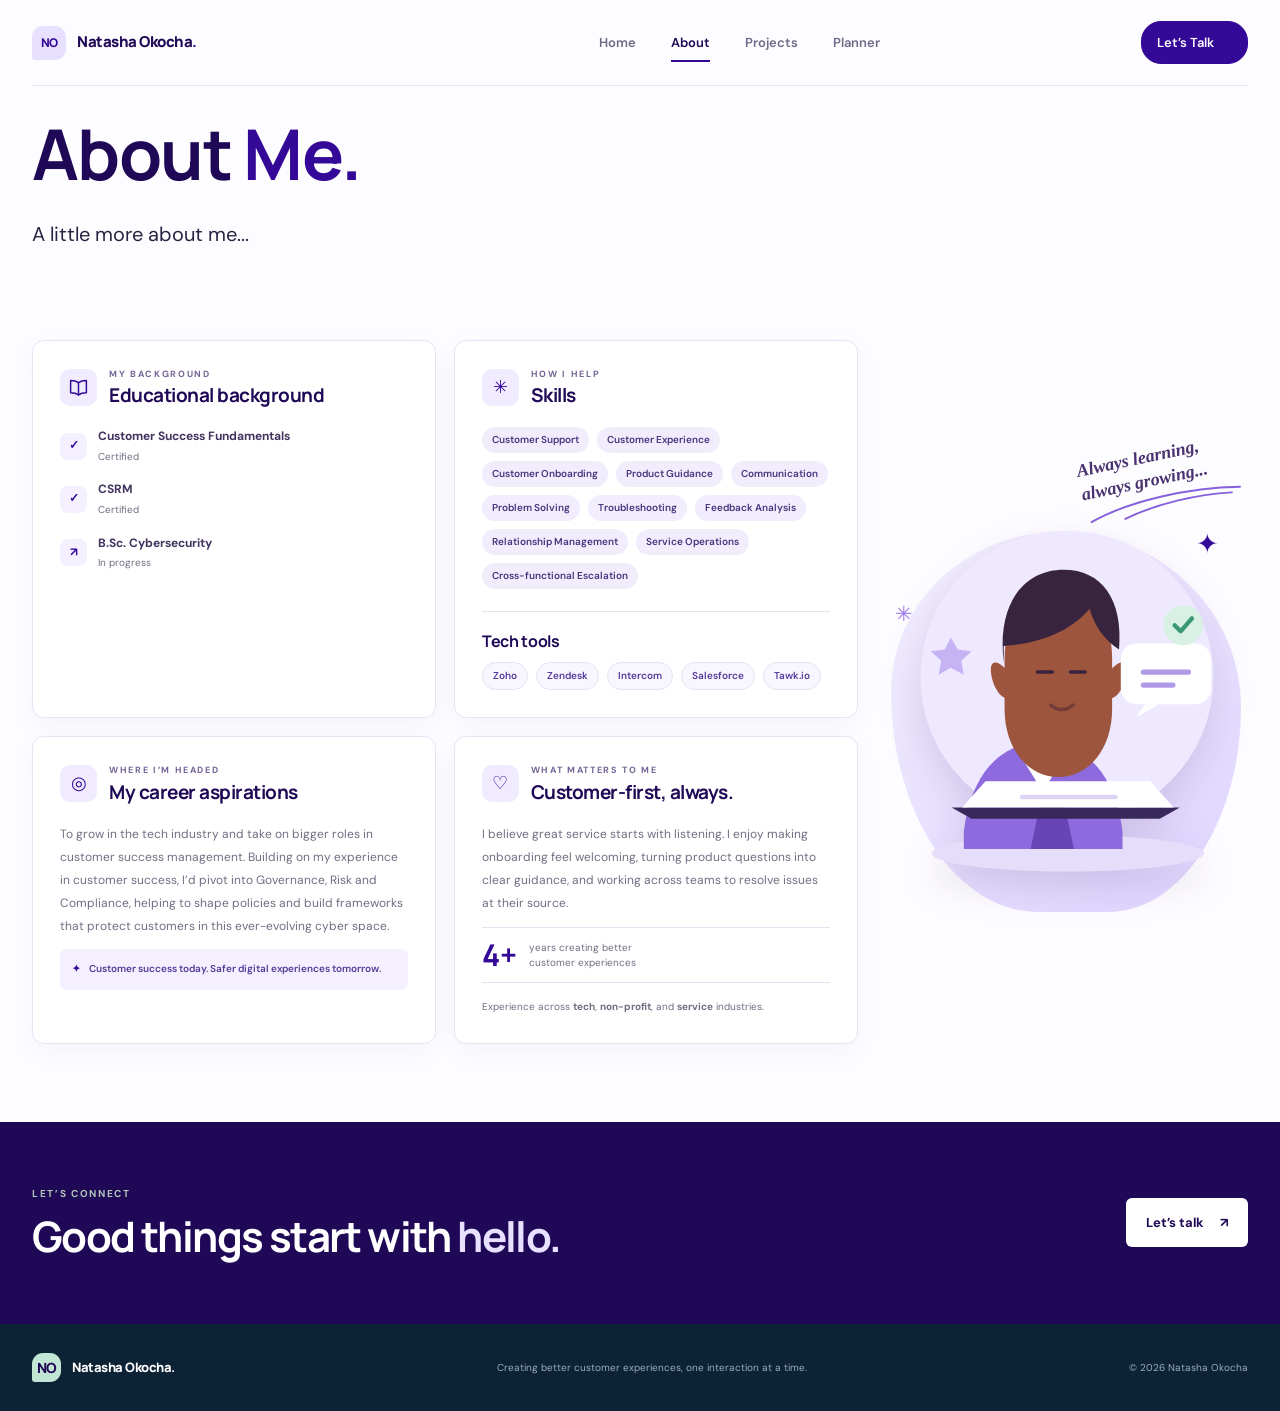
==== adunwebsite/about.html @ 0d700fee "Add files via upload" ====
<!doctype html>
<!-- Declares the document as an HTML5 webpage. -->
<html lang="en">
  <!-- HEAD SECTION: Contains metadata, page title, font imports, stylesheets, and scripts. -->
  <head>
    <!-- Defines the character encoding to support standard text and special characters. -->
    <meta charset="utf-8" />

    <!-- Makes the website responsive by matching the viewport width to the device width. -->
    <meta name="viewport" content="width=device-width, initial-scale=1" />

    <!-- Sets the browser theme colour, especially for supported mobile browsers. -->
    <meta name="theme-color" content="#f7f5ff" />

    <!-- Provides a description of the About page for search engines and social previews. -->
    <meta
      name="description"
      content="Learn about Natasha Okocha's customer experience skills, education, and career aspirations."
    />

    <!-- Defines the text displayed in the browser tab. -->
    <title>About Natasha - Customer Experience Specialist</title>

    <!-- Establishes an early connection to Google Fonts to improve font loading speed. -->
    <link rel="preconnect" href="https://fonts.googleapis.com" />

    <!-- Establishes a connection to Google's font delivery server without sending credentials. -->
    <link rel="preconnect" href="https://fonts.gstatic.com" crossorigin />

    <!-- Imports the DM Sans and Manrope font families with the specified font weights. -->
    <link
      href="https://fonts.googleapis.com/css2?family=DM+Sans:wght@400;500;600;700&family=Manrope:wght@400;500;600;700;800&display=swap"
      rel="stylesheet"
    />

    <!-- Connects the external CSS file responsible for the website's styling and layout. -->
    <link rel="stylesheet" href="styles.css" />

    <!-- Loads the external JavaScript file after the HTML document has been parsed. -->
    <script src="script.js" defer></script>
  </head>

  <!-- BODY SECTION: Contains all visible content displayed on the webpage. -->
  <body>
    <!-- Accessibility link that allows keyboard users to skip navigation and jump to the main content. -->
    <a class="skip-link" href="#main">Skip to content</a>

    <!-- HEADER SECTION: Contains the website branding and primary navigation menu. -->
    <header class="site-header">
      <!-- Navigation container used to align the brand logo and navigation links. -->
      <div class="nav-shell">
        <!-- Website brand logo and name. Clicking it takes visitors to the homepage. -->
        <a class="brand" href="index.html" aria-label="Natasha Okocha home">
          <!-- Displays the initials used as the website's logo mark. -->
          <span class="brand-mark">NO</span>

          <!-- Displays the website owner's name alongside a decorative coloured dot. -->
          <span class="brand-name">
            Natasha Okocha<span class="brand-dot">.</span>
          </span>
        </a>

        <!-- MOBILE NAVIGATION TOGGLE -->
        <!-- Button used to open and close the navigation menu on smaller screens. -->
        <button
          class="menu-toggle"
          type="button"
          aria-expanded="false"
          aria-controls="primary-nav"
          aria-label="Open navigation"
        >
          <!-- Three spans are styled with CSS to create the hamburger menu icon. -->
          <span></span>
          <span></span>
          <span></span>
        </button>

        <!-- PRIMARY NAVIGATION -->
        <!-- Contains links to the main pages of the website. -->
        <nav class="primary-nav" id="primary-nav" aria-label="Main navigation">
          <!-- Navigation link to the homepage. -->
          <a href="index.html">Home</a>

          <!-- About page link. aria-current indicates that this is the active page. -->
          <a href="about.html" aria-current="page">About</a>

          <!-- Navigation link to the Projects page. -->
          <a href="projects.html">Projects</a>

          <!-- Navigation link to the Planner page. -->
          <a href="planner.html">Planner</a>

          <!-- Contact link styled differently to make it stand out from other navigation items. -->
          <a class="nav-contact" href="contact.html">
            Let’s Talk <span aria-hidden="true">↗</span>
          </a>
        </nav>
      </div>
    </header>

    <!-- MAIN CONTENT: Contains the primary information presented on the About page. -->
    <main id="main">
      <!-- PAGE HERO SECTION -->
      <!-- Introduces the About page with a prominent heading and supporting text. -->
      <section class="page-hero section-wrap">
        <!-- Main heading identifying the purpose of the page. -->
        <h1>About <span class="text-accent">Me.</span></h1>

        <!-- Short introductory statement displayed beneath the main heading. -->
        <p class="about-me">A little more about me...</p>
      </section>

      <!-- ABOUT OVERVIEW SECTION -->
      <!-- Contains Natasha's educational background, professional skills, career aspirations, and work philosophy. -->
      <section class="section-wrap about-overview">
        <!-- Grid container used to organise the different profile information cards. -->
        <div class="about-card-grid">
          <!-- ====================================================== -->
          <!-- EDUCATIONAL BACKGROUND CARD -->
          <!-- Displays Natasha's qualifications, certifications, and ongoing education. -->
          <!-- ====================================================== -->
          <article class="profile-card education-profile-card">
            <!-- Card heading containing an icon, category label, and section title. -->
            <div class="profile-card-heading">
              <!-- Decorative education icon displayed beside the card heading. -->
              <span class="profile-icon" aria-hidden="true">
                <!-- Inline SVG used to draw an open-book illustration. -->
                <svg viewBox="0 0 24 24" focusable="false">
                  <!-- Draws the two open pages of the book. -->
                  <path
                    d="M12 6.5C9.5 4.5 6.5 4 3 4v14c3.5 0 6.5.5 9 2.5 2.5-2 5.5-2.5 9-2.5V4c-3.5 0-6.5.5-9 2.5Z"
                  />

                  <!-- Draws the centre line separating the two pages. -->
                  <path d="M12 6.5v14" />
                </svg>
              </span>

              <!-- Contains the card's category label and main heading. -->
              <div>
                <!-- Small uppercase label describing the information in the card. -->
                <p class="eyebrow">MY BACKGROUND</p>

                <!-- Title of the educational background card. -->
                <h2>Educational background</h2>
              </div>
            </div>

            <!-- List of educational qualifications and professional certifications. -->
            <ul class="credential-list">
              <!-- FIRST CREDENTIAL: Customer Success Fundamentals certification. -->
              <li>
                <!-- Checkmark icon indicating a completed certification. -->
                <span class="credential-icon" aria-hidden="true">✓</span>

                <!-- Displays the qualification name and certification status. -->
                <div>
                  <strong>Customer Success Fundamentals</strong>
                  <small>Certified</small>
                </div>
              </li>

              <!-- SECOND CREDENTIAL: CSRM certification. -->
              <li>
                <!-- Checkmark icon indicating a completed certification. -->
                <span class="credential-icon" aria-hidden="true">✓</span>

                <!-- Displays the certification name and status. -->
                <div>
                  <strong>CSRM</strong>
                  <small>Certified</small>
                </div>
              </li>

              <!-- THIRD CREDENTIAL: Bachelor's degree currently being pursued. -->
              <li>
                <!-- Arrow icon indicating an ongoing educational qualification. -->
                <span class="credential-icon" aria-hidden="true">↗</span>

                <!-- Displays the degree name and current study status. -->
                <div>
                  <strong>B.Sc. Cybersecurity</strong>
                  <small>In progress</small>
                </div>
              </li>
            </ul>
          </article>

          <!-- ====================================================== -->
          <!-- PROFESSIONAL SKILLS CARD -->
          <!-- Displays Natasha's core customer experience skills and technology tools. -->
          <!-- ====================================================== -->
          <article class="profile-card skills-profile-card">
            <!-- Card heading containing a decorative icon and section title. -->
            <div class="profile-card-heading">
              <!-- Decorative symbol representing the skills section. -->
              <span class="profile-icon" aria-hidden="true">✳</span>

              <!-- Contains the category label and heading. -->
              <div>
                <!-- Small uppercase label describing the purpose of the card. -->
                <p class="eyebrow">HOW I HELP</p>

                <!-- Main heading identifying the professional skills section. -->
                <h2>Skills</h2>
              </div>
            </div>

            <!-- List of Natasha's customer support and customer experience skills. -->
            <ul class="profile-skill-list">
              <!-- Individual professional skills displayed as list items. -->
              <li>Customer Support</li>
              <li>Customer Experience</li>
              <li>Customer Onboarding</li>
              <li>Product Guidance</li>
              <li>Communication</li>
              <li>Problem Solving</li>
              <li>Troubleshooting</li>
              <li>Feedback Analysis</li>
              <li>Relationship Management</li>
              <li>Service Operations</li>
              <li>Cross-functional Escalation</li>
            </ul>

            <!-- TECHNOLOGY TOOLS SUBSECTION -->
            <!-- Displays software platforms and tools used in customer support operations. -->
            <div class="tech-tools">
              <!-- Heading identifying the technology tools subsection. -->
              <h3>Tech tools</h3>

              <!-- List of software platforms displayed as styled pills using CSS. -->
              <ul class="profile-skill-list tool-pills">
                <!-- Individual customer support and CRM tools. -->
                <li>Zoho</li>
                <li>Zendesk</li>
                <li>Intercom</li>
                <li>Salesforce</li>
                <li>Tawk.io</li>
              </ul>
            </div>
          </article>

          <!-- ====================================================== -->
          <!-- CAREER ASPIRATIONS CARD -->
          <!-- Explains Natasha's long-term professional goals and career direction. -->
          <!-- ====================================================== -->
          <article class="profile-card aspiration-profile-card">
            <!-- Card heading containing a decorative icon and section title. -->
            <div class="profile-card-heading">
              <!-- Decorative circular icon representing future goals and direction. -->
              <span class="profile-icon" aria-hidden="true">◎</span>

              <!-- Contains the category label and heading. -->
              <div>
                <!-- Small uppercase label introducing the career aspirations section. -->
                <p class="eyebrow">WHERE I’M HEADED</p>

                <!-- Main heading of the career aspirations card. -->
                <h2>My career aspirations</h2>
              </div>
            </div>

            <!-- Paragraph describing Natasha's professional ambitions and intended career progression. -->
            <p>
              To grow in the tech industry and take on bigger roles in customer
              success management. Building on my experience in customer success,
              I’d pivot into Governance, Risk and Compliance, helping to shape
              policies and build frameworks that protect customers in this
              ever-evolving cyber space.
            </p>

            <!-- Highlighted statement summarising the connection between current experience and future goals. -->
            <div class="aspiration-note">
              <!-- Decorative star symbol preceding the career statement. -->
              <span aria-hidden="true">✦</span>

              <!-- Short statement highlighting Natasha's professional direction. -->
              Customer success today. Safer digital experiences tomorrow.
            </div>
          </article>

          <!-- ====================================================== -->
          <!-- CUSTOMER EXPERIENCE PHILOSOPHY CARD -->
          <!-- Highlights Natasha's customer-first approach and professional experience. -->
          <!-- ====================================================== -->
          <article class="profile-card experience-profile-card">
            <!-- Card heading containing a heart icon and section title. -->
            <div class="profile-card-heading">
              <!-- Decorative heart symbol representing care and customer satisfaction. -->
              <span class="profile-icon" aria-hidden="true">♡</span>

              <!-- Contains the category label and main heading. -->
              <div>
                <!-- Small uppercase label introducing the customer experience philosophy. -->
                <p class="eyebrow">WHAT MATTERS TO ME</p>

                <!-- Main heading expressing Natasha's customer-first philosophy. -->
                <h2>Customer-first, always.</h2>
              </div>
            </div>

            <!-- Paragraph explaining Natasha's approach to customer service and issue resolution. -->
            <p>
              I believe great service starts with listening. I enjoy making
              onboarding feel welcoming, turning product questions into clear
              guidance, and working across teams to resolve issues at their
              source.
            </p>

            <!-- EXPERIENCE STATISTIC -->
            <!-- Highlights Natasha's years of professional customer experience. -->
            <div class="experience-stat">
              <!-- Displays the number of years of experience in a prominent format. -->
              <strong>4+</strong>

              <!-- Explains what the experience statistic represents. -->
              <span>years creating better customer experiences</span>
            </div>

            <!-- Lists the industries in which Natasha has professional experience. -->
            <p class="experience-industries">
              Experience across <strong>tech</strong>,
              <strong>non-profit</strong>, and
              <strong>service</strong> industries.
            </p>
          </article>
        </div>

        <!-- ====================================================== -->
        <!-- DECORATIVE CUSTOMER EXPERIENCE ILLUSTRATION -->
        <!-- Displays an SVG illustration alongside a motivational message. -->
        <!-- ====================================================== -->
        <figure class="about-artwork">
          <!-- Decorative handwritten-style note displayed above or beside the illustration. -->
          <div class="artwork-note">
            <!-- First line of the motivational message. -->
            <span>Always learning,</span>

            <!-- Second line of the motivational message. -->
            <span>always growing...</span>

            <!-- Inline SVG used to draw decorative curved underline strokes. -->
            <svg viewBox="0 0 210 30" aria-hidden="true">
              <!-- First curved line beneath the motivational message. -->
              <path d="M5 22C58 5 139 4 204 17" />

              <!-- Second curved line used to enhance the handwritten effect. -->
              <path d="M49 27c43-11 99-12 143-5" />
            </svg>
          </div>

          <!-- Decorative star positioned around the illustration. -->
          <span class="artwork-spark artwork-spark-one" aria-hidden="true">
            ✦
          </span>

          <!-- Additional decorative sparkle symbol. -->
          <span class="artwork-spark artwork-spark-two" aria-hidden="true">
            ✳
          </span>

          <!-- MAIN SVG ILLUSTRATION -->
          <!-- Custom vector illustration representing a customer experience specialist helping a customer. -->
          <svg
            class="customer-artwork"
            viewBox="0 0 420 480"
            role="img"
            aria-labelledby="customer-artwork-title"
          >
            <!-- SVG title provides an accessible description of the illustration. -->
            <title id="customer-artwork-title">
              Customer experience specialist helping a customer
            </title>

            <!-- Background shadow beneath the illustrated character. -->
            <ellipse cx="212" cy="427" rx="157" ry="21" fill="#e5ddfa" />

            <!-- Large circular background shape behind the character. -->
            <circle cx="211" cy="224" r="169" fill="#eee9ff" />

            <!-- Draws the main upper body and clothing of the character. -->
            <path
              d="M92 402c8-65 41-103 91-103s84 38 92 103v20H92z"
              fill="#8d6add"
            />

            <!-- Draws the white collar detail on the character's clothing. -->
            <path d="M154 309l29 47 29-47" fill="#fff" />

            <!-- Draws the darker lower section of the character's clothing. -->
            <path d="M183 356h22l14 66h-50z" fill="#6745b4" />

            <!-- Draws the character's face and neck area. -->
            <path
              d="M139 203c0-48 24-79 62-79s62 31 62 79v57c0 47-27 79-62 79s-62-32-62-79z"
              fill="#9e553e"
            />

            <!-- Draws the character's hairstyle and hair shape. -->
            <path
              d="M138 207c-8-69 24-107 69-107 44 0 69 34 64 92-17-11-29-28-34-47-21 25-55 40-99 43z"
              fill="#38243f"
            />

            <!-- Draws the character's ears using curved paths. -->
            <path
              d="M143 217c-18-19-23-8-18 10 4 14 12 23 22 22m113-32c17-19 22-8 18 10-4 14-12 23-22 22"
              fill="#9e553e"
            />

            <!-- Draws the character's eyes using two short rounded lines. -->
            <path
              d="M177 218h17m21 0h17"
              stroke="#38243f"
              stroke-linecap="round"
              stroke-width="4"
            />

            <!-- Draws the character's smiling mouth. -->
            <path
              d="M192 256c8 7 18 7 26 0"
              fill="none"
              stroke="#713b37"
              stroke-linecap="round"
              stroke-width="4"
            />

            <!-- Draws the dark desk or surface in front of the character. -->
            <path d="M78 374h263l-23 13H101z" fill="#38285b" />

            <!-- Draws the white upper surface of the desk. -->
            <path d="M117 344h190l27 30H90z" fill="#fff" />

            <!-- Adds a decorative line detail to the desk surface. -->
            <path
              d="M159 362h108"
              stroke="#ded5f5"
              stroke-linecap="round"
              stroke-width="5"
            />

            <!-- Draws a speech bubble to represent communication with a customer. -->
            <rect x="273" y="185" width="104" height="70" rx="18" fill="#fff" />

            <!-- Draws horizontal lines inside the speech bubble to represent text. -->
            <path
              d="M299 218h52m-52 15h34"
              stroke="#b09ae8"
              stroke-linecap="round"
              stroke-width="6"
            />

            <!-- Draws the pointed tail of the speech bubble. -->
            <path d="M301 255l-10 15 26-15" fill="#fff" />

            <!-- Draws a circular notification badge indicating a successful interaction. -->
            <circle cx="345" cy="164" r="23" fill="#d9f0e5" />

            <!-- Draws a checkmark inside the notification badge. -->
            <path
              d="m335 164 7 7 13-15"
              fill="none"
              stroke="#399875"
              stroke-linecap="round"
              stroke-linejoin="round"
              stroke-width="5"
            />

            <!-- Draws a decorative star on the left side of the illustration. -->
            <path
              d="m77 178 8 14 16 2-12 11 3 16-15-8-14 8 3-16-12-11 16-2z"
              fill="#c6b3f3"
            />
          </svg>
        </figure>
      </section>

      <!-- CALL-TO-ACTION SECTION -->
      <!-- Encourages visitors, recruiters, and potential clients to contact Natasha. -->
      <section class="cta-band">
        <!-- Container used to align the CTA heading and contact button. -->
        <div class="section-wrap cta-inner">
          <!-- Contains the introductory label and main call-to-action heading. -->
          <div>
            <!-- Small uppercase text introducing the invitation to connect. -->
            <p class="eyebrow">LET’S CONNECT</p>

            <!-- Main call-to-action heading encouraging visitors to start a conversation. -->
            <h2>Good things start with <span>hello.</span></h2>
          </div>

          <!-- Button directing visitors to the Contact page. -->
          <a class="button button-light" href="contact.html">
            Let’s talk <span aria-hidden="true">↗</span>
          </a>
        </div>
      </section>
    </main>

    <!-- FOOTER SECTION -->
    <!-- Displays website branding, a professional statement, and copyright information. -->
    <footer class="site-footer">
      <!-- Main footer container used to organise the footer elements. -->
      <div class="footer-inner">
        <!-- Footer brand logo linking back to the homepage. -->
        <a class="brand footer-brand" href="index.html">
          <!-- Displays the website owner's initials. -->
          <span class="brand-mark">NO</span>

          <!-- Displays the website owner's name and decorative brand dot. -->
          <span class="brand-name">
            Natasha Okocha<span class="brand-dot">.</span>
          </span>
        </a>

        <!-- Short statement summarising the website owner's professional mission. -->
        <p>Creating better customer experiences, one interaction at a time.</p>

        <!-- Copyright notice. The data-year attribute can be targeted by JavaScript to update the year dynamically. -->
        <p class="copyright">© <span data-year>2026</span> Natasha Okocha</p>
      </div>
    </footer>
  </body>
</html>
---- adunwebsite/styles.css ----
/* Shared color and font tokens keep the site's visual theme consistent. */
:root {
  --navy: #1f0855;
  --navy-soft: #42345f;
  --ink: #2b2342;
  --muted: #726d83;
  --paper: #fdfcff;
  --cream: #f7f5ff;
  --line: #e8e3f2;
  --mint: #e8e0ff;
  --mint-deep: #340998;
  --coral: #9c79e9;
  --font-body: "DM Sans", sans-serif;
  --font-heading: "Manrope", sans-serif;
}

/* Apply predictable sizing and basic document-wide defaults. */
* {
  box-sizing: border-box;
}
html {
  scroll-behavior: smooth;
}
body {
  margin: 0;
  color: var(--ink);
  background: var(--paper);
  font-family: var(--font-body);
  font-size: 16px;
  line-height: 1.65;
  -webkit-font-smoothing: antialiased;
}
/* Keep media inside its parent and remove inline baseline gaps. */
img,
video {
  display: block;
  max-width: 100%;
}
a {
  color: inherit;
}
button,
input,
textarea {
  font: inherit;
}
/* Remove the browser's default tap highlight on interactive elements. */
button,
a {
  -webkit-tap-highlight-color: transparent;
}
::selection {
  color: var(--navy);
  background: var(--mint);
}
.section-wrap {
  width: min(1400px, calc(100% - 64px));
  margin-inline: auto;
}
/* Keep the keyboard skip link offscreen until it receives focus. */
.skip-link {
  position: absolute;
  z-index: 20;
  top: 10px;
  left: 10px;
  padding: 10px 16px;
  transform: translateY(-160%);
  color: white;
  background: var(--navy);
  border-radius: 6px;
}
.skip-link:focus {
  transform: translateY(0);
}
/* Shared header, brand, navigation, and responsive menu styling. */
.site-header {
  position: relative;
  z-index: 10;
  background: var(--paper);
}
.nav-shell {
  width: min(1400px, calc(100% - 64px));
  min-height: 86px;
  margin: auto;
  display: flex;
  align-items: center;
  border-bottom: 1px solid var(--line);
}
/* Align the monogram and name as one reusable brand mark. */
.brand {
  display: inline-flex;
  gap: 11px;
  align-items: center;
  color: var(--navy);
  text-decoration: none;
  font-family: var(--font-heading);
  font-size: 15px;
  font-weight: 800;
  letter-spacing: -0.5px;
}
.brand-mark {
  width: 34px;
  height: 34px;
  display: grid;
  place-items: center;
  color: var(--mint-deep);
  background: var(--mint);
  border-radius: 11px 11px 11px 3px;
  font-size: 12px;
  font-weight: 800;
  letter-spacing: -0.5px;
}
.brand-name {
  white-space: nowrap;
}
.brand-dot {
  color: var(--mint-deep);
}
/* Center desktop navigation links and anchor the contact link on the right. */
.primary-nav {
  position: relative;
  display: flex;
  align-items: center;
  justify-content: center;
  gap: 35px;
  flex: 1;
  margin-left: 35px;
}
.primary-nav .nav-contact {
  position: absolute;
  right: 0;
}
.primary-nav a {
  position: relative;
  color: #716987;
  text-decoration: none;
  font-size: 13px;
  font-weight: 600;
  transition: color 0.2s ease;
}
/* Mark the current page and hovered links with the site's primary color. */
.primary-nav a:hover,
.primary-nav a[aria-current="page"] {
  color: var(--navy);
}
.primary-nav a[aria-current="page"]:not(.nav-contact)::after {
  position: absolute;
  right: 0;
  bottom: -9px;
  left: 0;
  height: 2px;
  content: "";
  background: var(--mint-deep);
}
/* Give the contact link a filled pill shape to distinguish it from navigation. */
.primary-nav .nav-contact {
  padding: 10px 15px;
  color: white;
  background: var(--mint-deep);
  border: 1px solid var(--mint-deep);
  border-radius: 20px;
}
.primary-nav .nav-contact span {
  margin-left: 7px;
  color: var(--mint-deep);
}
.menu-toggle {
  display: none;
}
/* Shared heading scale, accents, and small section labels. */
h1,
h2,
h3,
p {
  margin-top: 0;
}
h1,
h2,
h3 {
  color: var(--navy);
  font-family: var(--font-heading);
  letter-spacing: -1.6px;
  line-height: 1.14;
}
h1 {
  margin-bottom: 24px;
  font-size: clamp(47px, 6vw, 76px);
  font-weight: 700;
}
/* Animate inline-link arrows to show that the link is interactive. */
h2 {
  margin-bottom: 18px;
  font-size: clamp(33px, 4vw, 48px);
  font-weight: 700;
}
h3 {
  margin-bottom: 10px;
  font-size: 22px;
  letter-spacing: -0.7px;
}
.text-accent {
  color: var(--mint-deep);
}
.intro-name {
  white-space: nowrap;
}
.eyebrow {
  margin-bottom: 17px;
  color: #746495;
  font-size: 10px;
  font-weight: 700;
  letter-spacing: 1.65px;
  line-height: 1.5;
}
.status-dot {
  display: inline-block;
  width: 7px;
  height: 7px;
  margin-right: 8px;
  vertical-align: 1px;
  background: #8760dc;
  border-radius: 50%;
  box-shadow: 0 0 0 4px #eee8ff;
}
/* Home-page hero layout, copy, portrait, and entrance animations. */
.hero {
  min-height: 470px;
  display: grid;
  grid-template-columns: 1.02fr 0.98fr;
  align-items: center;
  gap: 60px;
  padding-top: 12px;
  padding-bottom: 40px;
}
.hero-copy {
  position: relative;
  z-index: 1;
  margin-top: 60px;
  animation: slide-in-left 0.8s ease-out both;
}
@keyframes slide-in-left {
  from {
    opacity: 0;
    transform: translateX(-32px);
  }
  to {
    opacity: 1;
    transform: translateX(0);
  }
}
.hero-lede {
  max-width: 50rem;
  color: var(--muted);
  font-size: 17px;
  line-height: 1.8;
}
.hero-role {
  margin: -10px 0 16px;
  color: var(--navy-soft);
  font-size: clamp(18px, 2vw, 22px);
  font-weight: 700;
  letter-spacing: -0.5px;
}
.hero-actions {
  display: flex;
  flex-wrap: wrap;
  align-items: center;
  gap: 28px;
  margin-top: 31px;
}
/* Share sizing, alignment, and hover transitions across button links. */
.button {
  display: inline-flex;
  min-height: 49px;
  align-items: center;
  justify-content: center;
  gap: 16px;
  padding: 0 20px;
  border: 0;
  border-radius: 6px;
  text-decoration: none;
  font-size: 13px;
  font-weight: 700;
  cursor: pointer;
  transition:
    transform 0.2s ease,
    box-shadow 0.2s ease,
    background 0.2s ease;
}
/* Add a small lift and color change when a button is hovered. */
.button:hover {
  transform: translateY(-2px);
  box-shadow: 0 8px 18px #102a431c;
}
.button-primary {
  color: #fff;
  background: var(--mint-deep);
  border-radius: 30rem;
}
.button-primary:hover {
  background: #1d405c;
}
.button-light {
  color: var(--navy);
  background: #fff;
}
.text-link,
.inline-link {
  color: var(--navy);
  text-decoration: none;
  font-size: 13px;
  font-weight: 700;
  border-radius: 30rem;
  border: 1px solid var(--navy);
  padding: 10px;
  padding-left: 2rem;
  padding-right: 2rem;
}
.text-link span,
.inline-link span {
  display: inline-block;
  margin-left: 6px;
  color: var(--mint-deep);
  transition: transform 0.2s ease;
}
.text-link:hover span,
.inline-link:hover span {
  transform: translateX(4px);
}
.hero-note {
  display: flex;
  align-items: center;
  gap: 12px;
  margin-top: 51px;
  color: #788896;
  font-size: 11px;
}
.hero-note strong {
  color: var(--navy-soft);
  font-weight: 600;
}
.note-line {
  width: 25px;
  height: 1px;
  background: var(--coral);
}
.hero-visual {
  position: relative;
  width: 100%;
  max-width: 560px;
  justify-self: end;
  padding: 10px 20px 10px 15px;
  animation: slide-in-right 0.8s ease-out both;
}
@keyframes slide-in-right {
  from {
    opacity: 0;
    transform: translateX(32px);
  }
  to {
    opacity: 1;
    transform: translateX(0);
  }
}
.portrait-frame {
  position: relative;
  overflow: hidden;
  width: 100%;
  height: 500px;
  border: 8px solid #eeebff;
  border-radius: 45% 45% 12px 12px;
  background: #e9e3ff;
}
/* Fade a dark gradient over the portrait so its caption remains readable. */
.portrait-frame::after {
  position: absolute;
  inset: 45% 0 0;
  content: "";
  background: linear-gradient(transparent, #102a435c);
}
.portrait-frame > img {
  width: 100%;
  height: 100%;
  object-fit: contain;
  object-position: center 38%;
}
/* Position the identifying caption over the lower edge of the portrait. */
.portrait-caption {
  position: absolute;
  z-index: 1;
  right: 22px;
  bottom: 23px;
  left: 22px;
  display: flex;
  align-items: center;
  gap: 12px;
  color: white;
  animation: fade-in 0.6s ease-out 0.3s both;
}
@keyframes fade-in {
  from {
    opacity: 0;
  }
  to {
    opacity: 1;
  }
}
.caption-icon {
  display: grid;
  width: 34px;
  height: 34px;
  place-items: center;
  color: var(--navy);
  background: var(--mint);
  border-radius: 50%;
}
.portrait-caption strong,
.portrait-caption small {
  display: block;
}
.portrait-caption strong {
  font-family: var(--font-heading);
  font-size: 14px;
}
.portrait-caption small {
  opacity: 0.8;
  font-size: 10px;
}
.floating-card {
  position: absolute;
  z-index: 2;
  display: flex;
  align-items: center;
  gap: 11px;
  padding: 12px 15px;
  background: white;
  border: 1px solid #e8ece8;
  border-radius: 8px;
  box-shadow: 0 12px 35px #19344a14;
  animation: float 5s ease-in-out infinite;
}
.floating-card strong,
.floating-card small {
  display: block;
}
.floating-card strong {
  color: var(--navy);
  font-size: 10px;
}
.floating-card small {
  color: #84919b;
  font-size: 9px;
}
.card-top {
  top: 76px;
  left: -39px;
}
.card-bottom {
  right: -25px;
  bottom: 80px;
  animation-delay: -2.5s;
}
.card-symbol {
  display: grid;
  width: 31px;
  height: 31px;
  place-items: center;
  color: #ab714a;
  background: #fff2dc;
  border-radius: 8px;
}
.mini-avatar {
  display: grid;
  width: 31px;
  height: 31px;
  place-items: center;
  color: #226e59;
  background: #d7eee3;
  border-radius: 50%;
  font-size: 9px;
  font-weight: 700;
}
.decor {
  position: absolute;
  z-index: -1;
  color: var(--coral);
}
.decor-ring {
  top: 6px;
  right: -6px;
  width: 80px;
  height: 80px;
  border: 1px solid #e8a88d;
  border-radius: 50%;
}
.decor-cross {
  right: 0;
  bottom: 0;
  font-size: 39px;
  font-weight: 300;
}
@keyframes float {
  0%,
  100% {
    transform: translateY(0);
  }
  50% {
    transform: translateY(-7px);
  }
}

/* Introductory message strip and its avatar/location details. */
.message-box {
  display: flex;
  width: min(1300px, calc(100% - 64px));
  min-height: 6rem;
  align-items: center;
  gap: 10px;
  padding-right: 5rem;
  padding-left: 2rem;
  margin-right: 10rem;
  margin-left: 4rem;
  border: 1px solid var(--line);
  border-radius: 12px;
  background: #c4aaee8f;
}
.message-avatar {
  display: grid;
  width: 64px;
  height: 64px;
  flex: 0 0 auto;
  place-items: center;
  color: var(--mint-deep);
  background: var(--mint);
  border-radius: 50%;
  font-family: var(--font-heading);
  font-size: 12px;
  font-weight: 800;
}
.message-avatar svg {
  width: 60px;
  height: 60px;
  fill: currentColor;
}
.message-avatar .avatar-detail {
  fill: none;
  stroke: white;
  stroke-linecap: round;
  stroke-linejoin: round;
  stroke-width: 1.2px;
}
.message-box p {
  flex: 1;
  margin: 0;
  color: var(--navy-soft);
  font-size: 20px;
  line-height: 1.7;
  padding: 0 1rem;
}
.message-location {
  flex: 0 0 auto;
  padding-left: 18px;
  color: var(--navy-soft);
  border-left: 1px solid var(--line);
  font-size: 15px;
  font-weight: 600;
}
.message-location span {
  margin-right: 5px;
  color: var(--mint-deep);
}
.message-location svg {
  width: 14px;
  height: 14px;
  margin-right: 5px;
  vertical-align: -2px;
  fill: none;
  stroke: var(--mint-deep);
  stroke-linecap: round;
  stroke-linejoin: round;
  stroke-width: 1.8px;
}
.strip-inner {
  width: min(1300px, calc(100% - 64px));
  min-height: 71px;
  margin: auto;
  display: flex;
  align-items: center;
  justify-content: space-between;
  gap: 20px;
}
.strip-inner p {
  margin: 0;
  font-size: 9px;
  font-weight: 600;
  letter-spacing: 1.6px;
}
.strip-inner span {
  color: var(--mint);
  font-size: 16px;
}
/* Home-page about preview and featured project cards. */
.home-about {
  padding-top: 103px;
  padding-bottom: 104px;
}
.section-heading {
  display: flex;
  align-items: end;
  justify-content: space-between;
  gap: 25px;
  margin-bottom: 38px;
}
.section-heading .eyebrow {
  margin-bottom: 15px;
}
.section-heading h2 {
  margin-bottom: 0;
}
.section-heading > .text-link {
  margin-bottom: 10px;
}
.home-about-grid {
  display: grid;
  grid-template-columns: 1.03fr 0.97fr;
  gap: 90px;
}
.large-copy {
  max-width: 550px;
  margin: 0;
  color: #415a6e;
  font-family: var(--font-heading);
  font-size: 22px;
  font-weight: 500;
  letter-spacing: -0.5px;
  line-height: 1.65;
}
.about-aside {
  max-width: 410px;
  padding: 5px 0 0 25px;
  border-left: 1px solid var(--line);
}
.about-aside p {
  color: var(--muted);
  font-size: 14px;
  line-height: 1.9;
}
.featured-section {
  padding: 92px 0 104px;
  background: var(--cream);
}
/* Arrange featured work in equal columns on wider screens. */
.project-grid {
  display: grid;
  grid-template-columns: repeat(3, 1fr);
  gap: 25px;
}
.project-card {
  color: inherit;
  text-decoration: none;
}
.project-image {
  position: relative;
  overflow: hidden;
  height: 215px;
  margin-bottom: 21px;
  background: #e9eee9;
  border-radius: 7px;
}
.project-image img {
  width: 100%;
  height: 100%;
  object-fit: cover;
  transition: transform 0.45s ease;
}
/* Zoom project thumbnails slightly on hover. */
.project-card:hover .project-image img {
  transform: scale(1.05);
}
.image-index {
  position: absolute;
  top: 13px;
  left: 13px;
  padding: 6px 9px;
  color: var(--navy);
  background: #fffef0ed;
  border-radius: 3px;
  font-size: 9px;
  font-weight: 700;
  letter-spacing: 0.8px;
}
.project-meta {
  display: flex;
  align-items: center;
  justify-content: space-between;
}
.project-meta .eyebrow {
  margin-bottom: 8px;
  font-size: 9px;
}
.project-meta h3 {
  margin: 0;
  font-size: 20px;
}
.round-arrow {
  display: grid;
  width: 31px;
  height: 31px;
  place-items: center;
  border: 1px solid #dce1db;
  border-radius: 50%;
  transition:
    background 0.2s ease,
    color 0.2s ease;
}
/* Make the project arrow button stand out while its card is hovered. */
.project-card:hover .round-arrow {
  color: white;
  background: var(--navy);
}
.project-card > p {
  max-width: 320px;
  margin: 10px 0 0;
  color: var(--muted);
  font-size: 12px;
}
/* Shared call-to-action band and site footer. */
.cta-band {
  padding: 64px 0;
  color: white;
  background: var(--navy);
}
.cta-inner {
  display: flex;
  align-items: center;
  justify-content: space-between;
  gap: 25px;
}
.cta-inner .eyebrow {
  margin-bottom: 12px;
  color: #b1c7bb;
}
.cta-inner h2 {
  margin: 0;
  color: white;
  font-size: clamp(30px, 4vw, 42px);
}
.cta-inner h2 span {
  color: var(--mint);
}
.site-footer {
  background: #0c2235;
}
.footer-inner {
  width: min(1400px, calc(100% - 64px));
  min-height: 87px;
  margin: auto;
  display: flex;
  align-items: center;
  justify-content: space-between;
  gap: 20px;
}
.footer-brand {
  color: white;
  font-size: 13px;
}
.footer-brand .brand-mark {
  width: 29px;
  height: 29px;
  color: var(--navy);
  background: #c1e6d3;
  font-size: 14px;
}
.footer-brand .brand-dot {
  color: var(--mint);
}
.footer-inner > p {
  margin: 0;
  color: #9eacb8;
  font-size: 10px;
}
/* Shared page intro styles and the About page profile overview. */
.page-hero {
  padding-top: 28px;
  padding-bottom: 60px;
}
.page-hero .eyebrow {
  margin-bottom: 5px;
}
.about-me {
  font: 600px;
  font-size: 20px;
}
.page-hero h1 {
  font-size: clamp(48px, 6vw, 70px);
}
.page-lede {
  max-width: 600px;
  margin-bottom: 0;
}
.about-content {
  display: grid;
  grid-template-columns: 0.9fr 1.1fr;
  align-items: center;
  gap: 90px;
  padding-top: 20px;
  padding-bottom: 105px;
}
.about-overview {
  display: grid;
  grid-template-columns: minmax(0, 1.7fr) minmax(260px, 0.75fr);
  align-items: center;
  gap: 26px;
  padding-top: 9px;
  padding-bottom: 78px;
}
/* Display education and experience cards in a balanced two-column grid. */
.about-card-grid {
  display: grid;
  grid-template-columns: repeat(2, minmax(0, 1fr));
  align-content: center;
  gap: 18px;
}
.profile-card {
  padding: 27px;
  background: white;
  border: 1px solid var(--line);
  border-radius: 12px;
  box-shadow: 0 8px 26px #3419820a;
}
.about-artwork {
  position: relative;
  isolation: isolate;
  display: flex;
  min-width: 0;
  min-height: 500px;
  align-self: center;
  align-items: center;
  justify-content: center;
  margin: 0;
}
.about-artwork::before {
  position: absolute;
  z-index: -1;
  right: 2%;
  bottom: 6%;
  left: 2%;
  height: 76%;
  content: "";
  background: linear-gradient(145deg, #f3efff, #dfd4ff);
  border-radius: 48% 52% 38% 42% / 42% 46% 54% 58%;
}
.customer-artwork {
  display: block;
  width: 100%;
  max-height: 590px;
  filter: drop-shadow(0 16px 18px #24124620);
}
.artwork-note {
  position: absolute;
  z-index: 2;
  top: 0;
  right: 2%;
  display: flex;
  flex-direction: column;
  color: #49326f;
  font-family: "Comic Sans MS", "Comic Sans", cursive;
  font-size: clamp(14px, 1.4vw, 18px);
  font-style: italic;
  font-weight: 700;
  line-height: 1.35;
  transform: rotate(-12deg);
}
.artwork-note svg {
  width: 100%;
  height: 23px;
  overflow: visible;
}
.artwork-note path {
  fill: none;
  stroke: #8760dc;
  stroke-linecap: round;
  stroke-width: 2.5px;
}
.artwork-spark {
  position: absolute;
  z-index: 1;
  color: var(--mint-deep);
}
.artwork-spark-one {
  top: 16%;
  right: 8%;
  font-size: 27px;
}
.artwork-spark-two {
  top: 31%;
  left: 3%;
  color: #9c79e9;
  font-size: 21px;
}
.profile-card-heading {
  display: flex;
  align-items: center;
  gap: 12px;
  margin-bottom: 20px;
}
.profile-card-heading .eyebrow {
  margin-bottom: 4px;
  font-size: 9px;
}
.profile-card-heading h2 {
  margin: 0;
  font-size: 19px;
  letter-spacing: -0.5px;
}
.profile-icon {
  display: grid;
  width: 37px;
  height: 37px;
  flex: 0 0 auto;
  place-items: center;
  color: var(--mint-deep);
  background: #f0ebff;
  border-radius: 10px;
  font-size: 18px;
}
.profile-icon svg {
  width: 21px;
  height: 21px;
  fill: none;
  stroke: currentColor;
  stroke-linecap: round;
  stroke-linejoin: round;
  stroke-width: 1.7;
}
.credential-list {
  display: grid;
  gap: 15px;
  padding: 0;
  margin: 0;
  list-style: none;
}
.credential-list li {
  display: flex;
  align-items: center;
  gap: 11px;
}
.credential-icon {
  display: grid;
  width: 27px;
  height: 27px;
  flex: 0 0 auto;
  place-items: center;
  color: var(--mint-deep);
  background: #f4f0ff;
  border-radius: 8px;
  font-size: 12px;
  font-weight: 700;
}
.credential-list strong,
.credential-list small {
  display: block;
}
.credential-list strong {
  color: var(--navy-soft);
  font-size: 12px;
}
.credential-list small {
  margin-top: 2px;
  color: var(--muted);
  font-size: 10px;
}
.profile-skill-list {
  display: flex;
  flex-wrap: wrap;
  gap: 8px;
  padding: 0;
  margin: 0;
  list-style: none;
}
.profile-skill-list li {
  padding: 6px 10px;
  color: #4a347f;
  background: #f1edfc;
  border-radius: 20px;
  font-size: 10px;
  font-weight: 600;
  line-height: 1.4;
}
.tech-tools {
  padding-top: 20px;
  margin-top: 22px;
  border-top: 1px solid var(--line);
}
.tech-tools h3 {
  margin-bottom: 12px;
  font-size: 16px;
  letter-spacing: -0.3px;
}
.tool-pills li {
  color: #553b9c;
  background: #f8f6ff;
  border: 1px solid #e8e2f5;
}
.aspiration-profile-card > p,
.experience-profile-card > p {
  color: var(--muted);
  font-size: 12px;
  line-height: 1.9;
}
.aspiration-note {
  display: flex;
  align-items: flex-start;
  gap: 9px;
  padding: 12px;
  color: #563a98;
  background: #f4f0ff;
  border-radius: 7px;
  font-size: 10px;
  font-weight: 600;
}
.aspiration-note span {
  color: var(--mint-deep);
}
.experience-stat {
  display: flex;
  align-items: center;
  gap: 12px;
  padding: 12px 0;
  border-top: 1px solid var(--line);
  border-bottom: 1px solid var(--line);
}
.experience-stat strong {
  color: var(--mint-deep);
  font-family: var(--font-heading);
  font-size: 30px;
  line-height: 1;
}
.experience-stat span {
  max-width: 130px;
  color: var(--muted);
  font-size: 10px;
  line-height: 1.5;
}
.experience-profile-card .experience-industries {
  margin: 14px 0 0;
  font-size: 10px;
}
.credentials-table-section {
  padding-top: 10px;
  padding-bottom: 90px;
}
/* About-page portrait, personal story, and topic tags. */
.about-photo {
  position: relative;
  height: 450px;
}
.about-photo img {
  width: 100%;
  height: 100%;
  object-fit: cover;
  object-position: center 35%;
  border-radius: 8px;
}
.photo-sticker {
  position: absolute;
  right: -26px;
  bottom: 25px;
  padding: 17px 19px;
  color: var(--navy);
  background: var(--mint);
  border-radius: 50%;
  font-family: var(--font-heading);
  font-size: 12px;
  font-weight: 800;
  line-height: 1.1;
  transform: rotate(9deg);
}
.photo-sticker span {
  color: #fff;
  font-size: 14px;
}
.about-story h2 {
  margin-bottom: 24px;
  font-size: 43px;
}
.about-story > p:not(.eyebrow) {
  color: var(--muted);
  font-size: 14px;
  line-height: 1.95;
}
.tag-list {
  display: flex;
  flex-wrap: wrap;
  gap: 8px;
  margin-top: 19px;
}
.tag-list span {
  padding: 6px 10px;
  color: #4b347f;
  background: #f0ecfb;
  border-radius: 4px;
  font-size: 10px;
  font-weight: 600;
}
/* Education timeline, academic table, and skills panel. */
.section-tint {
  padding: 91px 0 95px;
  background: var(--cream);
}
.education-layout {
  display: grid;
  grid-template-columns: 1fr 1fr;
  gap: 80px;
  margin-top: 45px;
}
.education-card {
  position: relative;
  margin-left: 8px;
  padding: 3px 0 35px 30px;
  border-left: 1px solid #ccd8ce;
}
.education-card:last-child {
  padding-bottom: 5px;
}
.timeline-dot {
  position: absolute;
  top: 3px;
  left: -5px;
  width: 9px;
  height: 9px;
  background: var(--mint-deep);
  border: 2px solid var(--cream);
  border-radius: 50%;
  box-shadow: 0 0 0 1px var(--mint-deep);
}
.education-card .eyebrow {
  margin-bottom: 10px;
}
.education-card h3 {
  margin-bottom: 5px;
  font-size: 19px;
}
.education-card p:not(.eyebrow) {
  color: var(--muted);
  font-size: 12px;
  line-height: 1.8;
}
.education-card .muted {
  margin-bottom: 12px;
  color: #84919b;
}
.education-card .tag-list {
  margin-top: 12px;
}
.academic-table-wrap {
  margin-top: 36px;
}
.academic-table-wrap .eyebrow {
  margin-bottom: 10px;
}
.academic-table {
  width: 100%;
  border-collapse: collapse;
  background: white;
  text-align: left;
}
.academic-table th,
.academic-table td {
  padding: 12px 15px;
  border-bottom: 1px solid var(--line);
  font-size: 11px;
}
.academic-table th {
  color: #718577;
  background: #f7f8f3;
  font-size: 9px;
  letter-spacing: 0.8px;
  text-transform: uppercase;
}
.academic-table td {
  color: var(--muted);
}
.academic-table td:first-child {
  color: var(--navy);
  font-weight: 600;
}
.table-note {
  margin: 8px 0 0;
  color: #89949a;
  font-size: 9px;
}
.skills-panel {
  padding: 30px;
  background: white;
  border: 1px solid #ecebe4;
  border-radius: 8px;
}
.skills-panel .eyebrow {
  margin-bottom: 10px;
}
.skills-panel h3 {
  margin-bottom: 24px;
}
.skill-group {
  padding: 17px 0;
  border-top: 1px solid var(--line);
}
.skill-group > p:first-child {
  margin-bottom: 10px;
  color: #718577;
  font-size: 9px;
  font-weight: 700;
  letter-spacing: 1px;
}
.skill-pills {
  display: flex;
  flex-wrap: wrap;
  gap: 7px;
}
.skill-pills span {
  padding: 6px 9px;
  color: var(--navy-soft);
  background: #f4f6f2;
  border-radius: 4px;
  font-size: 10px;
}
.skill-group .skill-description {
  margin: 0;
  color: var(--muted);
  font-size: 12px;
  line-height: 1.8;
}
/* About-page interests grid and its hover treatment. */
.interests-section {
  padding-top: 95px;
  padding-bottom: 105px;
}
.interest-grid {
  display: grid;
  grid-template-columns: repeat(4, 1fr);
  gap: 15px;
  padding: 0;
  margin: 36px 0 0;
  list-style: none;
}
.interest-grid li {
  min-height: 170px;
  padding: 20px;
  border: 1px solid var(--line);
  border-radius: 6px;
  transition:
    transform 0.2s ease,
    border-color 0.2s ease;
}
/* Lift each interest card and accent its border on hover. */
.interest-grid li:hover {
  transform: translateY(-4px);
  border-color: #b7d8c5;
}
.interest-grid li > span {
  display: block;
  margin-bottom: 23px;
  color: var(--mint-deep);
  font-size: 10px;
  font-weight: 700;
}
.interest-grid strong {
  display: block;
  margin-bottom: 7px;
  color: var(--navy);
  font-family: var(--font-heading);
  font-size: 14px;
}
.interest-grid p {
  margin: 0;
  color: var(--muted);
  font-size: 11px;
  line-height: 1.65;
}
/* Projects page layouts, project links, and media showcase. */
.projects-list {
  padding-bottom: 100px;
}
.project-detail {
  display: grid;
  grid-template-columns: 1.05fr 0.95fr;
  align-items: center;
  gap: 70px;
  padding: 30px 0 58px;
  border-bottom: 1px solid var(--line);
  scroll-margin-top: 20px;
}
.project-detail:last-child {
  border-bottom: 0;
}
.project-detail-reverse .detail-image {
  order: 2;
}
.project-detail-reverse .detail-copy {
  order: 1;
}
.detail-image {
  position: relative;
  overflow: hidden;
  height: 335px;
  background: #e9eee9;
  border-radius: 7px;
}
.detail-image img {
  width: 100%;
  height: 100%;
  object-fit: cover;
  transition: transform 0.4s ease;
}
/* Slightly enlarge project detail images when their card is hovered. */
.project-detail:hover .detail-image img {
  transform: scale(1.025);
}
.detail-image .image-index {
  top: auto;
  bottom: 14px;
  left: 14px;
}
.detail-copy .eyebrow {
  margin-bottom: 12px;
}
.detail-copy h2 {
  margin-bottom: 18px;
  font-size: 37px;
}
.detail-copy > p:not(.eyebrow) {
  color: var(--muted);
  font-size: 13px;
  line-height: 1.9;
}
.detail-copy .tag-list {
  margin-top: 20px;
  margin-bottom: 22px;
}
.detail-links {
  display: flex;
  flex-wrap: wrap;
  gap: 16px 25px;
}
.media-section {
  padding: 79px 0;
  background: var(--cream);
}
.media-layout {
  display: grid;
  grid-template-columns: 0.75fr 1.25fr;
  align-items: center;
  gap: 65px;
}
.media-layout h2 {
  font-size: 38px;
}
.media-layout .muted {
  max-width: 340px;
  color: var(--muted);
  font-size: 13px;
  line-height: 1.8;
}
.video-frame {
  margin: 0;
}
.video-frame video {
  width: 100%;
  max-height: 360px;
  aspect-ratio: 16 / 9;
  background: var(--navy);
  border-radius: 7px;
  object-fit: cover;
}
.video-frame figcaption {
  margin-top: 9px;
  color: var(--muted);
  font-size: 10px;
}
/* Academic planner card, task rows, empty state, and reminder. */
.planner-hero {
  padding-bottom: 38px;
}
.planner-section {
  max-width: 960px;
  padding-bottom: 100px;
}
.planner-card {
  padding: 35px 40px 22px;
  background: white;
  border: 1px solid var(--line);
  border-radius: 9px;
  box-shadow: 0 15px 50px #19344a0b;
}
.planner-heading {
  display: flex;
  align-items: center;
  justify-content: space-between;
  gap: 20px;
  margin-bottom: 24px;
}
.planner-heading .eyebrow {
  margin-bottom: 10px;
}
.planner-heading h2 {
  margin: 0;
  font-size: 27px;
  letter-spacing: -0.7px;
}
.planner-heading h2 span {
  color: var(--mint-deep);
}
.task-count {
  display: flex;
  flex-direction: column;
  align-items: center;
  justify-content: center;
  min-width: 64px;
  height: 64px;
  color: var(--navy);
  background: #f0ebff;
  border-radius: 50%;
}
.task-count strong {
  font-family: var(--font-heading);
  font-size: 20px;
  line-height: 1.1;
}
.task-count span {
  color: #746495;
  font-size: 8px;
}
.task-form {
  display: flex;
  gap: 10px;
}
.task-form input {
  min-width: 0;
  flex: 1;
  padding: 0 15px;
  color: var(--ink);
  background: #fff;
  border: 1px solid #dfe4df;
  border-radius: 5px;
  outline: none;
  font-size: 12px;
}
.task-form input:focus,
.field input:focus,
.field textarea:focus {
  border-color: var(--mint-deep);
  box-shadow: 0 0 0 3px #b7e5d044;
}
.task-form .button {
  min-width: 117px;
}
.form-hint {
  margin: 9px 0 0;
  color: #89949a;
  font-size: 10px;
}
.task-list {
  padding: 0;
  margin: 24px 0 0;
  list-style: none;
}
.task-item {
  display: flex;
  min-height: 58px;
  align-items: center;
  gap: 13px;
  padding: 10px 2px;
  border-top: 1px solid #eff0eb;
  animation: appear 0.2s ease-out;
}
@keyframes appear {
  from {
    opacity: 0;
    transform: translateY(5px);
  }
  to {
    opacity: 1;
    transform: translateY(0);
  }
}
.task-check {
  width: 19px;
  height: 19px;
  flex: 0 0 auto;
  accent-color: var(--mint-deep);
  cursor: pointer;
}
.task-label {
  flex: 1;
  overflow-wrap: anywhere;
  color: var(--navy-soft);
  font-size: 13px;
}
.task-item.is-complete .task-label {
  color: #98a2a3;
  text-decoration: line-through;
}
.delete-task {
  width: 31px;
  height: 31px;
  flex: 0 0 auto;
  color: #87949b;
  background: transparent;
  border: 0;
  border-radius: 5px;
  font-size: 19px;
  cursor: pointer;
  transition:
    color 0.2s ease,
    background 0.2s ease;
}
/* Use a contrasting hover state to distinguish the delete control. */
.delete-task:hover {
  color: #a64e43;
  background: #fff0ed;
}
.empty-state {
  padding: 37px 15px 32px;
  text-align: center;
}
.empty-icon {
  display: block;
  margin-bottom: 9px;
  color: var(--mint-deep);
  font-size: 25px;
}
.empty-state h3 {
  margin-bottom: 6px;
  font-size: 17px;
  letter-spacing: -0.3px;
}
.empty-state p {
  margin: 0;
  color: var(--muted);
  font-size: 11px;
}
.empty-state[hidden] {
  display: none;
}
.planner-footer {
  display: flex;
  align-items: center;
  justify-content: space-between;
  gap: 15px;
  padding-top: 16px;
  border-top: 1px solid var(--line);
}
.planner-footer p {
  margin: 0;
  color: #84919b;
  font-size: 10px;
}
.planner-footer .status-dot {
  width: 6px;
  height: 6px;
  margin-right: 6px;
  box-shadow: 0 0 0 3px #e4f2e9;
}
.clear-completed {
  padding: 5px 0;
  color: #718577;
  background: none;
  border: 0;
  font-size: 10px;
  font-weight: 600;
  cursor: pointer;
}
/* Underline the completed-task control on hover. */
.clear-completed:hover {
  color: var(--navy);
  text-decoration: underline;
}
.planner-tip {
  display: flex;
  align-items: flex-start;
  gap: 14px;
  max-width: 640px;
  margin: 24px auto 0;
  padding: 19px 22px;
  background: #f3efff;
  border-radius: 6px;
}
.tip-icon {
  color: #8760dc;
  font-size: 20px;
}
.planner-tip p {
  margin: 0;
  color: var(--muted);
  font-size: 11px;
  line-height: 1.7;
}
.planner-tip strong {
  display: block;
  margin-bottom: 3px;
  color: var(--navy);
  font-family: var(--font-heading);
  font-size: 12px;
}
/* Contact page layout, contact details, and form feedback states. */
.contact-hero {
  padding-bottom: 40px;
}
.contact-layout {
  display: grid;
  grid-template-columns: 0.85fr 1.15fr;
  gap: 65px;
  padding-bottom: 100px;
}
.contact-aside {
  min-height: 490px;
  padding: 42px 38px;
  color: white;
  background: var(--navy);
  border-radius: 7px;
}
.contact-aside-inner {
  position: relative;
}
.contact-star {
  position: absolute;
  top: -19px;
  right: 0;
  color: var(--mint);
  font-size: 27px;
}
.contact-aside .eyebrow {
  color: #b1c7bb;
}
.contact-aside h2 {
  margin: 30px 0 19px;
  color: white;
  font-size: 32px;
  letter-spacing: -0.8px;
}
.contact-aside h2 span {
  color: var(--mint);
}
.contact-aside-inner > p:not(.eyebrow) {
  max-width: 300px;
  margin-bottom: 34px;
  color: #c3ced4;
  font-size: 12px;
  line-height: 1.8;
}
.contact-info {
  display: flex;
  align-items: center;
  gap: 13px;
  margin-top: 21px;
}
.info-icon {
  display: grid;
  width: 34px;
  height: 34px;
  place-items: center;
  color: var(--mint);
  border: 1px solid #526679;
  border-radius: 6px;
}
.contact-info small,
.contact-info div > a,
.contact-info div > span {
  display: block;
}
.contact-info small {
  margin-bottom: 4px;
  color: #a9bac5;
  font-size: 8px;
  letter-spacing: 1px;
}
.contact-info div > a,
.contact-info div > span {
  color: white;
  font-size: 10px;
  text-decoration: none;
}
.contact-form-wrap {
  padding: 7px 0 0;
}
.contact-form-wrap > .eyebrow {
  margin-bottom: 9px;
}
.contact-form-wrap h2 {
  margin-bottom: 28px;
  font-size: 26px;
  letter-spacing: -0.7px;
}
.form-row {
  display: grid;
  grid-template-columns: 1fr 1fr;
  gap: 17px;
}
.field {
  margin-bottom: 17px;
}
.field label {
  display: block;
  margin-bottom: 7px;
  color: var(--navy-soft);
  font-size: 11px;
  font-weight: 700;
}
.field label span {
  color: #ce755e;
}
.field input,
.field textarea {
  width: 100%;
  padding: 11px 12px;
  color: var(--ink);
  background: white;
  border: 1px solid #dfe4df;
  border-radius: 5px;
  outline: none;
  font-size: 12px;
  transition:
    border-color 0.2s ease,
    box-shadow 0.2s ease;
}
.field textarea {
  min-height: 120px;
  resize: vertical;
}
.field input::placeholder {
  color: #a0aaad;
  font-size: 10px;
}
.field-error {
  display: block;
  min-height: 0;
  padding-top: 0;
  color: #b44e41;
  font-size: 10px;
}
.field-error:not(:empty) {
  min-height: 16px;
  padding-top: 4px;
}
/* Give invalid form controls a red border to match their error messages. */
.field [aria-invalid="true"] {
  border-color: #c45c4d;
}
.submit-button {
  margin-top: 3px;
}
.contact-form-wrap .form-hint {
  margin-top: 12px;
}
.form-result {
  margin-top: 11px;
  color: #277655;
  font-size: 12px;
  font-weight: 600;
}
.form-result:empty {
  display: none;
}
/* Hide text visually while keeping it available to screen readers. */
.sr-only {
  position: absolute;
  overflow: hidden;
  width: 1px;
  height: 1px;
  padding: 0;
  margin: -1px;
  clip: rect(0, 0, 0, 0);
  white-space: nowrap;
  border: 0;
}

/* Tablet adjustments: narrow layouts and rebalance multi-column sections. */
@media (max-width: 850px) {
  .section-wrap,
  .nav-shell,
  .footer-inner,
  .strip-inner {
    width: min(100% - 44px, 760px);
  }
  .nav-shell {
    min-height: 75px;
  }
  .primary-nav {
    gap: 20px;
    margin-left: 20px;
  }
  .hero {
    grid-template-columns: 1fr;
    min-height: auto;
    gap: 30px;
    padding-top: 24px;
    padding-bottom: 44px;
  }
  .hero h1 {
    font-size: clamp(43px, 6.6vw, 61px);
  }
  .hero-visual {
    max-width: 510px;
    padding-right: 10px;
    justify-self: center;
  }

  /* Show the short personal introduction and location in a horizontal strip. */
  .message-box {
    width: min(calc(100% - 44px), 760px);
    margin-inline: auto;
  }
  .portrait-frame {
    height: 420px;
  }
  .card-top {
    left: -23px;
  }
  .card-bottom {
    right: -15px;
  }
  .home-about-grid {
    gap: 45px;
  }
  .project-image {
    height: 170px;
  }
  .about-content {
    gap: 55px;
  }
  .about-card-grid {
    gap: 14px;
  }
  .about-overview {
    grid-template-columns: minmax(0, 1.6fr) minmax(220px, 0.8fr);
    gap: 16px;
  }
  .profile-card {
    padding: 22px;
  }
  .about-photo {
    height: 390px;
  }
  .education-layout {
    gap: 35px;
  }
  .interest-grid {
    grid-template-columns: repeat(2, 1fr);
  }
  .project-detail {
    gap: 38px;
  }
  .detail-image {
    height: 270px;
  }
  .contact-layout {
    gap: 35px;
  }
  .contact-aside {
    padding: 34px 27px;
  }
}
/* Mobile adjustments: stack content and adapt navigation and controls. */
@media (max-width: 620px) {
  .section-wrap,
  .nav-shell,
  .footer-inner,
  .strip-inner {
    width: calc(100% - 40px);
  }
  .nav-shell {
    min-height: 70px;
  }
  .menu-toggle {
    display: flex;
    width: 40px;
    height: 40px;
    margin-left: auto;
    flex-direction: column;
    align-items: center;
    justify-content: center;
    gap: 5px;
    background: transparent;
    border: 1px solid var(--line);
    border-radius: 6px;
    cursor: pointer;
  }
  .menu-toggle span {
    width: 17px;
    height: 1.5px;
    background: var(--navy);
    transition: transform 0.2s ease;
  }
  .menu-toggle[aria-expanded="true"] span:first-child {
    transform: translateY(6.5px) rotate(45deg);
  }
  .menu-toggle[aria-expanded="true"] span:nth-child(2) {
    opacity: 0;
  }
  .menu-toggle[aria-expanded="true"] span:last-child {
    transform: translateY(-6.5px) rotate(-45deg);
  }
  .primary-nav {
    position: absolute;
    top: 69px;
    right: 0;
    left: 0;
    display: none;
    align-items: stretch;
    gap: 0;
    padding: 10px 20px 18px;
    margin-left: 0;
    background: var(--paper);
    border-bottom: 1px solid var(--line);
    box-shadow: 0 14px 20px #102a430c;
  }
  .primary-nav.is-open {
    display: flex;
    flex-direction: column;
  }
  .primary-nav a {
    padding: 12px 6px;
  }
  .primary-nav a[aria-current="page"]:not(.nav-contact)::after {
    right: auto;
    bottom: 6px;
    width: 24px;
  }
  .primary-nav .nav-contact {
    position: static;
    align-self: flex-start;
    margin-top: 6px;
    padding: 9px 13px;
  }
  .hero {
    grid-template-columns: 1fr;
    gap: 37px;
    padding-top: 18px;
    padding-bottom: 42px;
  }
  .intro-name {
    white-space: normal;
  }
  .hero h1 {
    font-size: clamp(40px, 12vw, 68px);
  }
  .hero-role {
    margin-top: -6px;
    font-size: 18px;
  }
  .hero-lede,
  .page-lede {
    font-size: 15px;
  }
  .hero-note {
    margin-top: 32px;
  }
  .hero-visual {
    width: min(100% - 22px, 390px);
    justify-self: center;
    padding: 0 8px;
  }
  .portrait-frame {
    height: min(112vw, 430px);
    border-radius: 44% 44% 10px 10px;
  }
  .card-top {
    top: 55px;
    left: -20px;
  }
  .card-bottom {
    right: -15px;
    bottom: 50px;
  }
  .floating-card {
    padding: 10px 11px;
  }
  .floating-card strong {
    font-size: 9px;
  }
  .floating-card small {
    font-size: 8px;
  }
  .decor-ring {
    right: -7px;
    width: 60px;
    height: 60px;
  }
  .strip-inner {
    min-height: 59px;
    gap: 12px;
  }
  .strip-inner p {
    font-size: 7px;
    letter-spacing: 1px;
  }
  .strip-inner span {
    font-size: 12px;
  }
  .intro-strip {
    min-height: 0;
    padding: 18px 20px;
  }
  .message-box {
    width: calc(100% - 40px);
    align-items: flex-start;
    flex-wrap: wrap;
    gap: 12px;
    padding: 16px;
    margin-inline: auto;
  }
  .message-box p {
    flex-basis: calc(100% - 58px);
    padding-top: 2px;
  }
  .message-location {
    margin-left: 54px;
    padding: 0;
    border-left: 0;
  }
  .home-about {
    padding-top: 72px;
    padding-bottom: 75px;
  }
  .section-heading {
    align-items: flex-start;
    flex-direction: column;
    gap: 16px;
    margin-bottom: 29px;
  }
  .section-heading h2 {
    font-size: 35px;
  }
  .section-heading > .text-link {
    margin: 0;
  }
  .home-about-grid {
    grid-template-columns: 1fr;
    gap: 23px;
  }
  .large-copy {
    font-size: 19px;
  }
  .about-aside {
    padding-left: 17px;
  }
  .featured-section {
    padding: 70px 0 75px;
  }
  .project-grid {
    grid-template-columns: 1fr;
    gap: 34px;
  }
  .project-image {
    height: 220px;
    margin-bottom: 15px;
  }
  .project-card > p {
    max-width: 100%;
  }
  .cta-band {
    padding: 46px 0;
  }
  .cta-inner {
    align-items: flex-start;
    flex-direction: column;
    gap: 21px;
  }
  .cta-inner h2 {
    font-size: 32px;
  }
  .footer-inner {
    min-height: auto;
    align-items: flex-start;
    flex-direction: column;
    gap: 10px;
    padding-top: 23px;
    padding-bottom: 23px;
  }
  .page-hero {
    padding-top: 22px;
    padding-bottom: 39px;
  }
  .page-hero h1 {
    font-size: clamp(44px, 11vw, 61px);
  }
  .about-content {
    grid-template-columns: 1fr;
    gap: 40px;
    padding-top: 6px;
    padding-bottom: 69px;
  }
  .about-overview {
    grid-template-columns: 1fr;
    gap: 8px;
    padding-bottom: 58px;
  }
  .about-card-grid {
    grid-template-columns: 1fr;
    gap: 13px;
  }
  .profile-card {
    padding: 22px 19px;
  }
  .about-artwork {
    min-height: 340px;
    max-height: 390px;
    align-self: center;
    align-items: flex-end;
  }
  .artwork-note {
    top: 3%;
    right: 4%;
    font-size: 15px;
  }
  .customer-artwork {
    width: auto;
    height: 100%;
    max-height: 390px;
  }
  .about-artwork::before {
    right: 12%;
    left: 12%;
  }
  .credentials-table-section {
    padding-bottom: 68px;
  }
  .about-photo {
    width: calc(100% - 15px);
    height: min(112vw, 400px);
  }
  .about-story h2 {
    font-size: 37px;
  }
  .section-tint {
    padding: 69px 0;
  }
  .education-layout {
    grid-template-columns: 1fr;
    gap: 36px;
    margin-top: 30px;
  }
  .skills-panel {
    padding: 24px 20px;
  }
  .interests-section {
    padding-top: 68px;
    padding-bottom: 74px;
  }
  .interest-grid {
    gap: 10px;
    margin-top: 28px;
  }
  .interest-grid li {
    min-height: 160px;
    padding: 15px;
  }
  .interest-grid li > span {
    margin-bottom: 17px;
  }
  .project-detail {
    grid-template-columns: 1fr;
    gap: 24px;
    padding: 24px 0 39px;
  }
  .project-detail-reverse .detail-image,
  .project-detail-reverse .detail-copy {
    order: initial;
  }
  .detail-image {
    height: 230px;
  }
  .detail-copy h2 {
    font-size: 32px;
  }
  .projects-list {
    padding-bottom: 65px;
  }
  .media-section {
    padding: 63px 0;
  }
  .media-layout {
    grid-template-columns: 1fr;
    gap: 20px;
  }
  .media-layout h2 {
    font-size: 34px;
  }
  .planner-section {
    padding-bottom: 70px;
  }
  .planner-card {
    padding: 24px 18px 17px;
  }
  .planner-heading {
    align-items: flex-start;
  }
  .planner-heading h2 {
    max-width: 230px;
    font-size: 22px;
  }
  .task-count {
    min-width: 55px;
    height: 55px;
  }
  .task-form {
    align-items: stretch;
    flex-direction: column;
  }
  .task-form input {
    min-height: 47px;
  }
  .task-form .button {
    align-self: flex-start;
    min-height: 44px;
  }
  .task-item {
    gap: 10px;
  }
  .planner-footer {
    align-items: flex-start;
  }
  .planner-tip {
    padding: 16px;
  }
  .contact-layout {
    grid-template-columns: 1fr;
    gap: 38px;
    padding-bottom: 70px;
  }
  .contact-aside {
    min-height: auto;
    padding: 31px 25px;
  }
  .contact-aside h2 {
    margin-top: 22px;
  }
  .contact-form-wrap h2 {
    font-size: 24px;
  }
  .form-row {
    grid-template-columns: 1fr;
    gap: 0;
  }
}
/* Reduce animations and smooth scrolling for users who request less motion. */
@media (prefers-reduced-motion: reduce) {
  *,
  *::before,
  *::after {
    scroll-behavior: auto !important;
    animation-duration: 0.01ms !important;
    animation-iteration-count: 1 !important;
    transition-duration: 0.01ms !important;
  }
}
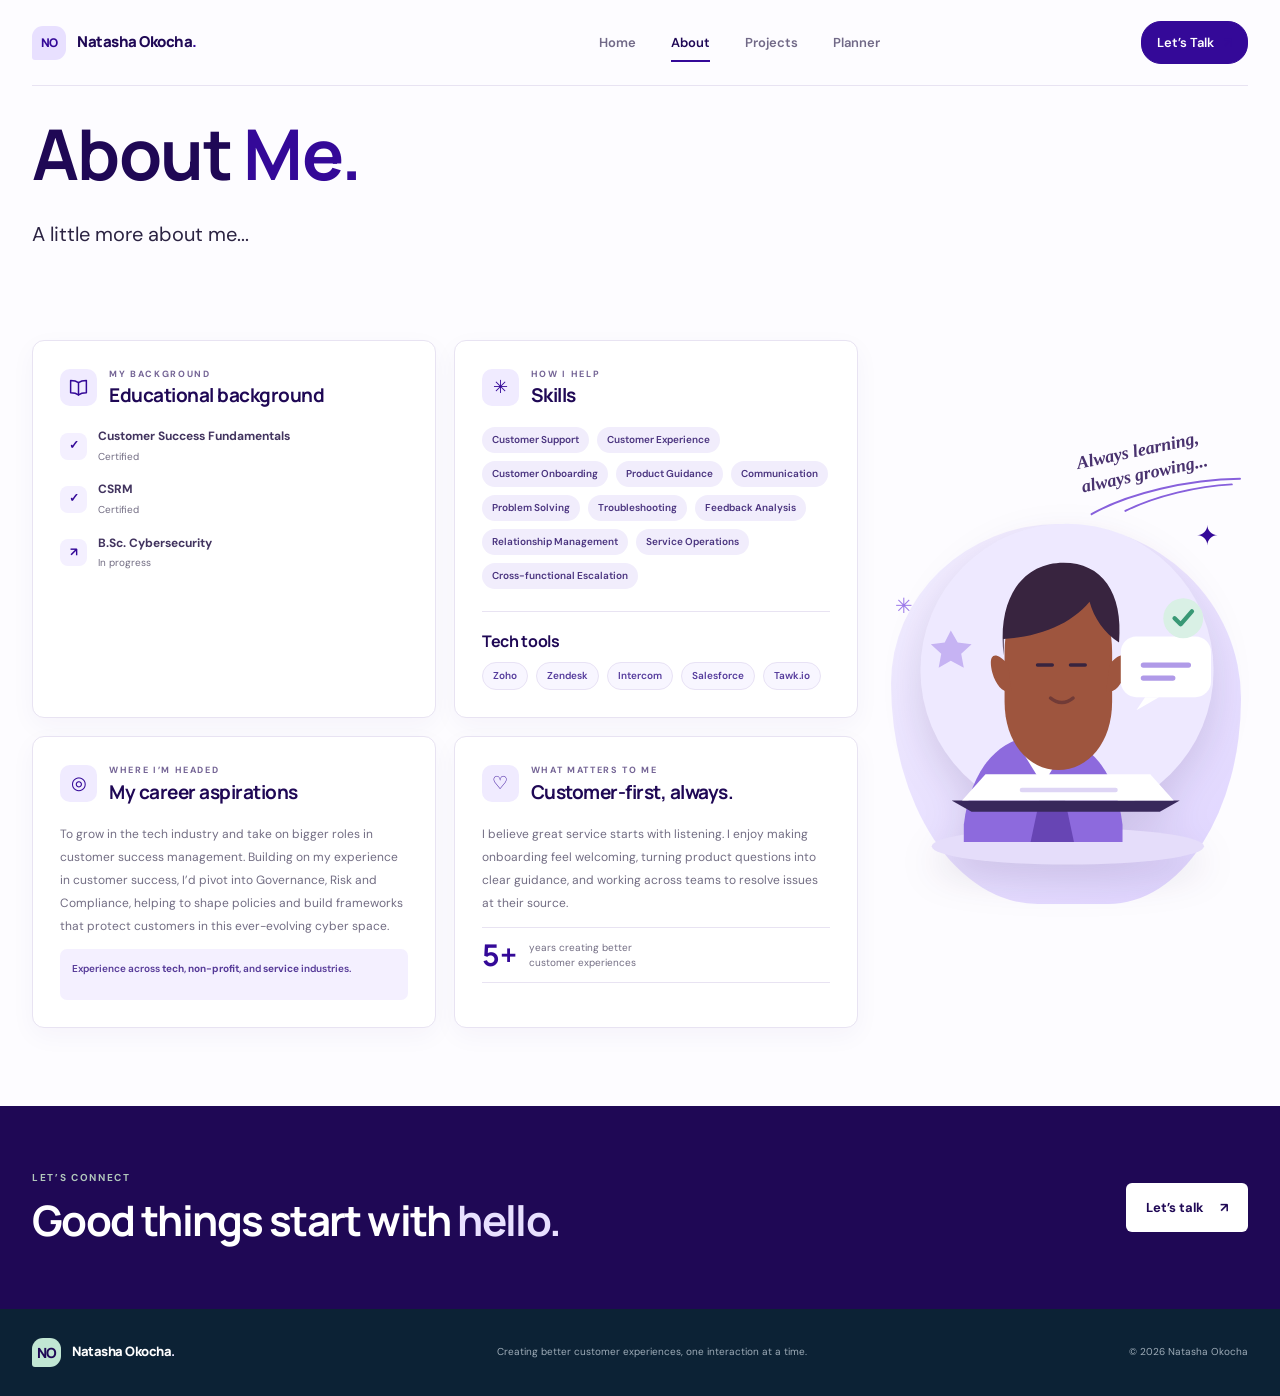
==== commit 9cb6dcc3: "Add files via upload" ====
--- a/adunwebsite/about.html
+++ b/adunwebsite/about.html
@@ -271,12 +271,11 @@
 
             <!-- Highlighted statement summarising the connection between current experience and future goals. -->
             <div class="aspiration-note">
-              <!-- Decorative star symbol preceding the career statement. -->
-              <span aria-hidden="true">✦</span>
-
-              <!-- Short statement highlighting Natasha's professional direction. -->
-              Customer success today. Safer digital experiences tomorrow.
-            </div>
+              <p class="experience-industries">
+              Experience across <strong>tech</strong>,
+              <strong>non-profit</strong>, and
+              <strong>service</strong> industries.
+            </p>
           </article>
 
           <!-- ====================================================== -->
@@ -311,18 +310,11 @@
             <!-- Highlights Natasha's years of professional customer experience. -->
             <div class="experience-stat">
               <!-- Displays the number of years of experience in a prominent format. -->
-              <strong>4+</strong>
+              <strong>5+</strong>
 
               <!-- Explains what the experience statistic represents. -->
               <span>years creating better customer experiences</span>
             </div>
-
-            <!-- Lists the industries in which Natasha has professional experience. -->
-            <p class="experience-industries">
-              Experience across <strong>tech</strong>,
-              <strong>non-profit</strong>, and
-              <strong>service</strong> industries.
-            </p>
           </article>
         </div>
 
--- a/adunwebsite/styles.css
+++ b/adunwebsite/styles.css
@@ -1664,6 +1664,15 @@
   border: 1px solid #526679;
   border-radius: 6px;
 }
+.info-icon svg {
+  width: 18px;
+  height: 18px;
+  fill: none;
+  stroke: #fff;
+  stroke-linecap: round;
+  stroke-linejoin: round;
+  stroke-width: 1.8px;
+}
 .contact-info small,
 .contact-info div > a,
 .contact-info div > span {
